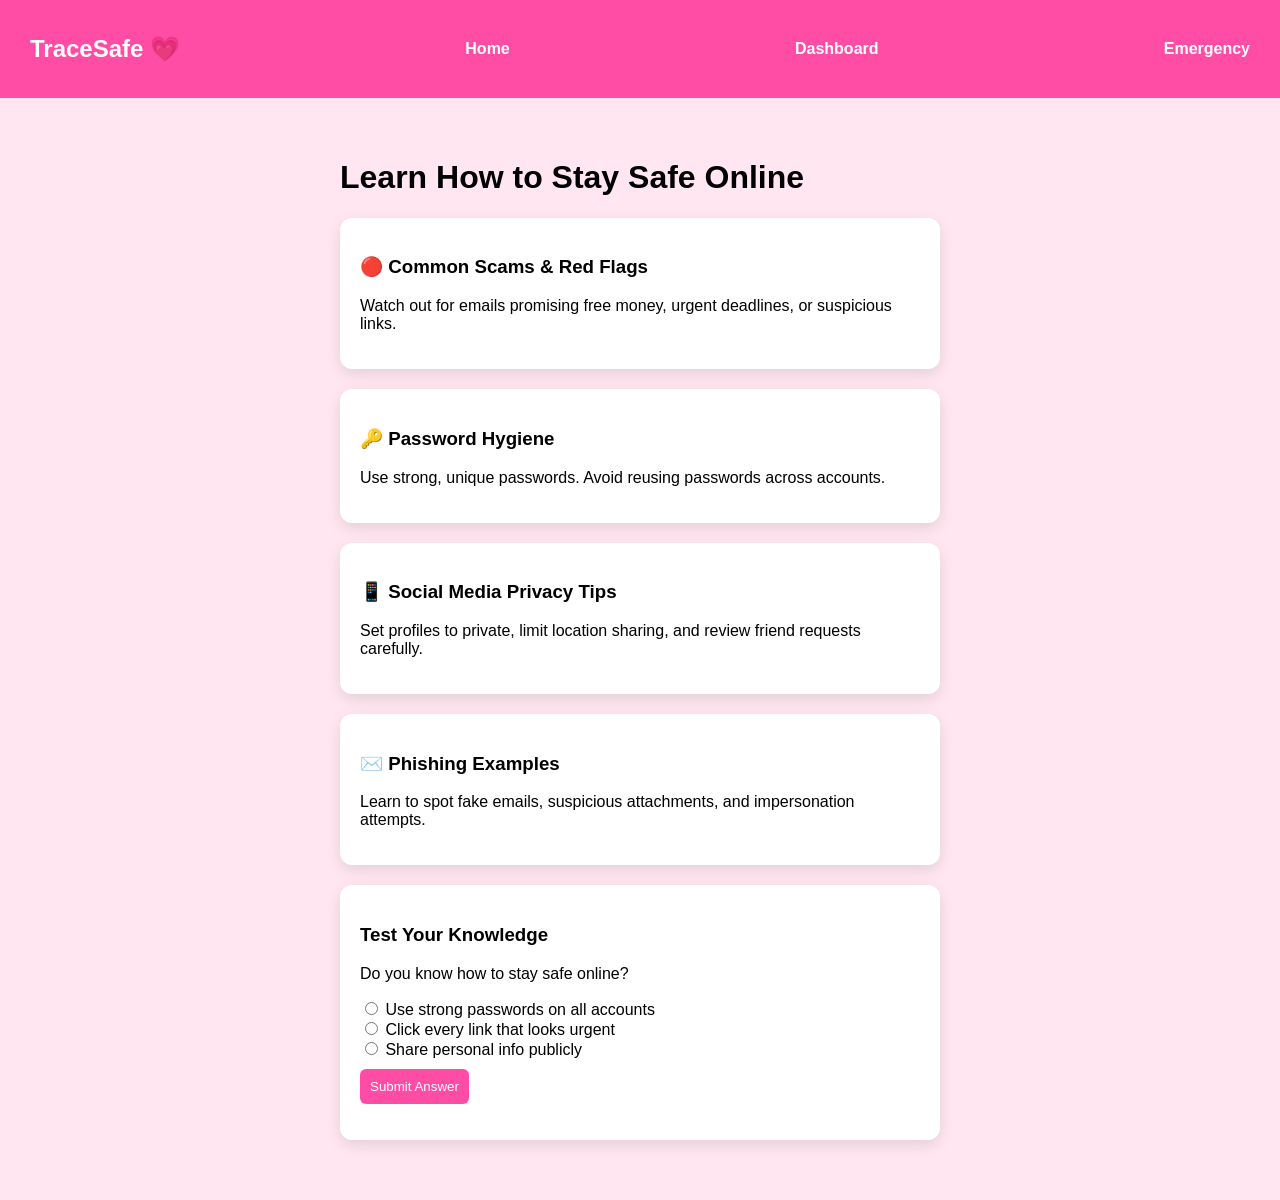
==== education.html @ b0c3d5da "Create education.html" ====
<!DOCTYPE html>
<html>
<head>
  <title>TraceSafe Education</title>
  <link rel="stylesheet" href="style.css">
  <script src="script.js" defer></script>
</head>
<body>

<nav>
  <h2>TraceSafe 💗</h2>
  <a href="index.html">Home</a>
  <a href="dashboard.html">Dashboard</a>
  <a href="emergency.html">Emergency</a>
</nav>

<div class="container">
  <h1>Learn How to Stay Safe Online</h1>

  <!-- Tips Cards -->
  <div class="card">
    <h3>🔴 Common Scams & Red Flags</h3>
    <p>Watch out for emails promising free money, urgent deadlines, or suspicious links.</p>
  </div>

  <div class="card">
    <h3>🔑 Password Hygiene</h3>
    <p>Use strong, unique passwords. Avoid reusing passwords across accounts.</p>
  </div>

  <div class="card">
    <h3>📱 Social Media Privacy Tips</h3>
    <p>Set profiles to private, limit location sharing, and review friend requests carefully.</p>
  </div>

  <div class="card">
    <h3>✉️ Phishing Examples</h3>
    <p>Learn to spot fake emails, suspicious attachments, and impersonation attempts.</p>
  </div>

  <!-- Interactive Quiz -->
  <div class="card">
    <h3>Test Your Knowledge</h3>
    <p>Do you know how to stay safe online?</p>
    <label><input type="radio" name="quiz" value="correct"> Use strong passwords on all accounts</label><br>
    <label><input type="radio" name="quiz" value="wrong"> Click every link that looks urgent</label><br>
    <label><input type="radio" name="quiz" value="wrong"> Share personal info publicly</label><br>
    <button onclick="checkQuiz()">Submit Answer</button>
    <p id="quizResult"></p>
  </div>

</div>

</body>
</html>
---- style.css ----
body {
  margin: 0;
  font-family: Arial, sans-serif;
  background: #ffe6f0;
}

nav {
  background: #ff4da6;
  color: white;
  padding: 15px 30px;
  display: flex;
  justify-content: space-between;
  align-items: center;
}

nav a {
  color: white;
  text-decoration: none;
  font-weight: bold;
}

.hero {
  text-align: center;
  padding: 80px 20px;
}

.btn {
  background: #ff4da6;
  color: white;
  padding: 12px 25px;
  text-decoration: none;
  border-radius: 8px;
  display: inline-block;
  margin-top: 20px;
}

.container {
  padding: 40px;
  max-width: 600px;
  margin: auto;
}

.card {
  background: white;
  padding: 20px;
  border-radius: 12px;
  margin-bottom: 20px;
  box-shadow: 0 5px 15px rgba(0,0,0,0.1);
}

button {
  background: #ff4da6;
  color: white;
  border: none;
  padding: 10px;
  margin-top: 10px;
  border-radius: 6px;
  cursor: pointer;
}

input[type="text"] {
  width: 100%;
  padding: 8px;
  margin-top: 10px;
}

.risk-bar-container {
  width: 100%;
  height: 20px;
  background: #eee;
  border-radius: 10px;
  overflow: hidden;
}

#riskBar {
  height: 100%;
  width: 0%;
  background: #ff4da6;
  transition: width 0.5s;
}
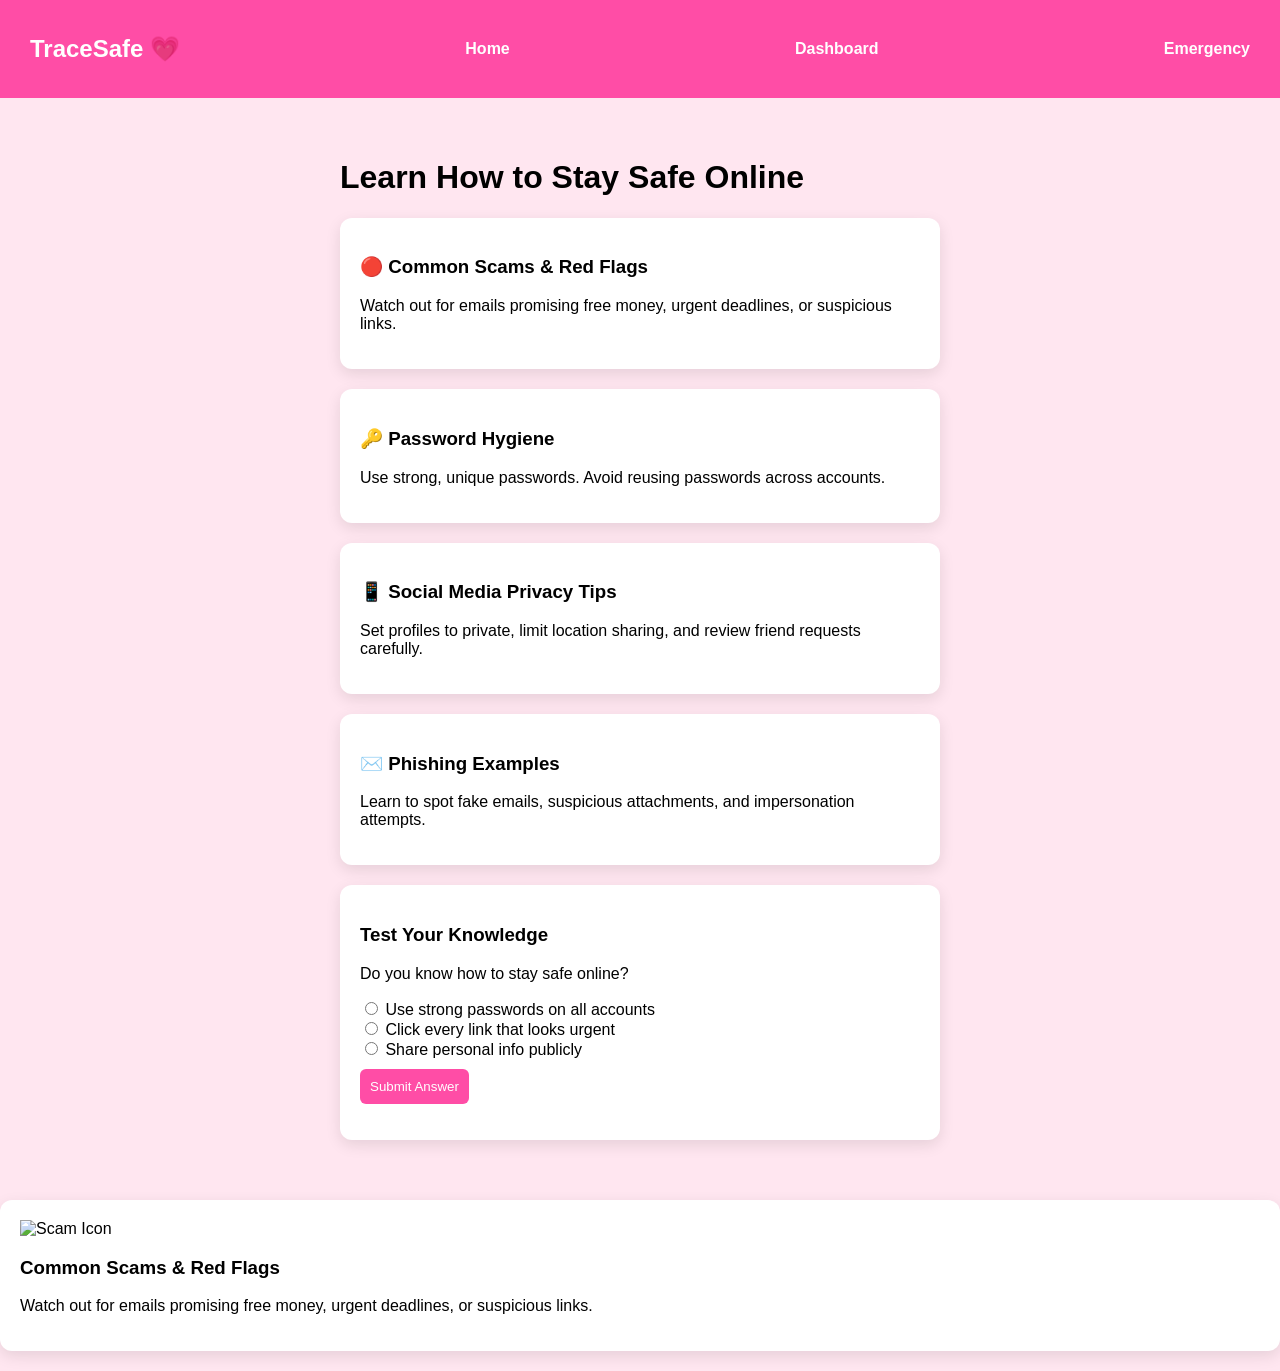
==== commit fb212332: "Add common scams and red flags section" ====
--- a/education.html
+++ b/education.html
@@ -53,3 +53,8 @@
 
 </body>
 </html>
+<div class="card">
+  <img src="https://via.placeholder.com/50?text=⚠️" alt="Scam Icon">
+  <h3>Common Scams & Red Flags</h3>
+  <p>Watch out for emails promising free money, urgent deadlines, or suspicious links.</p>
+</div>
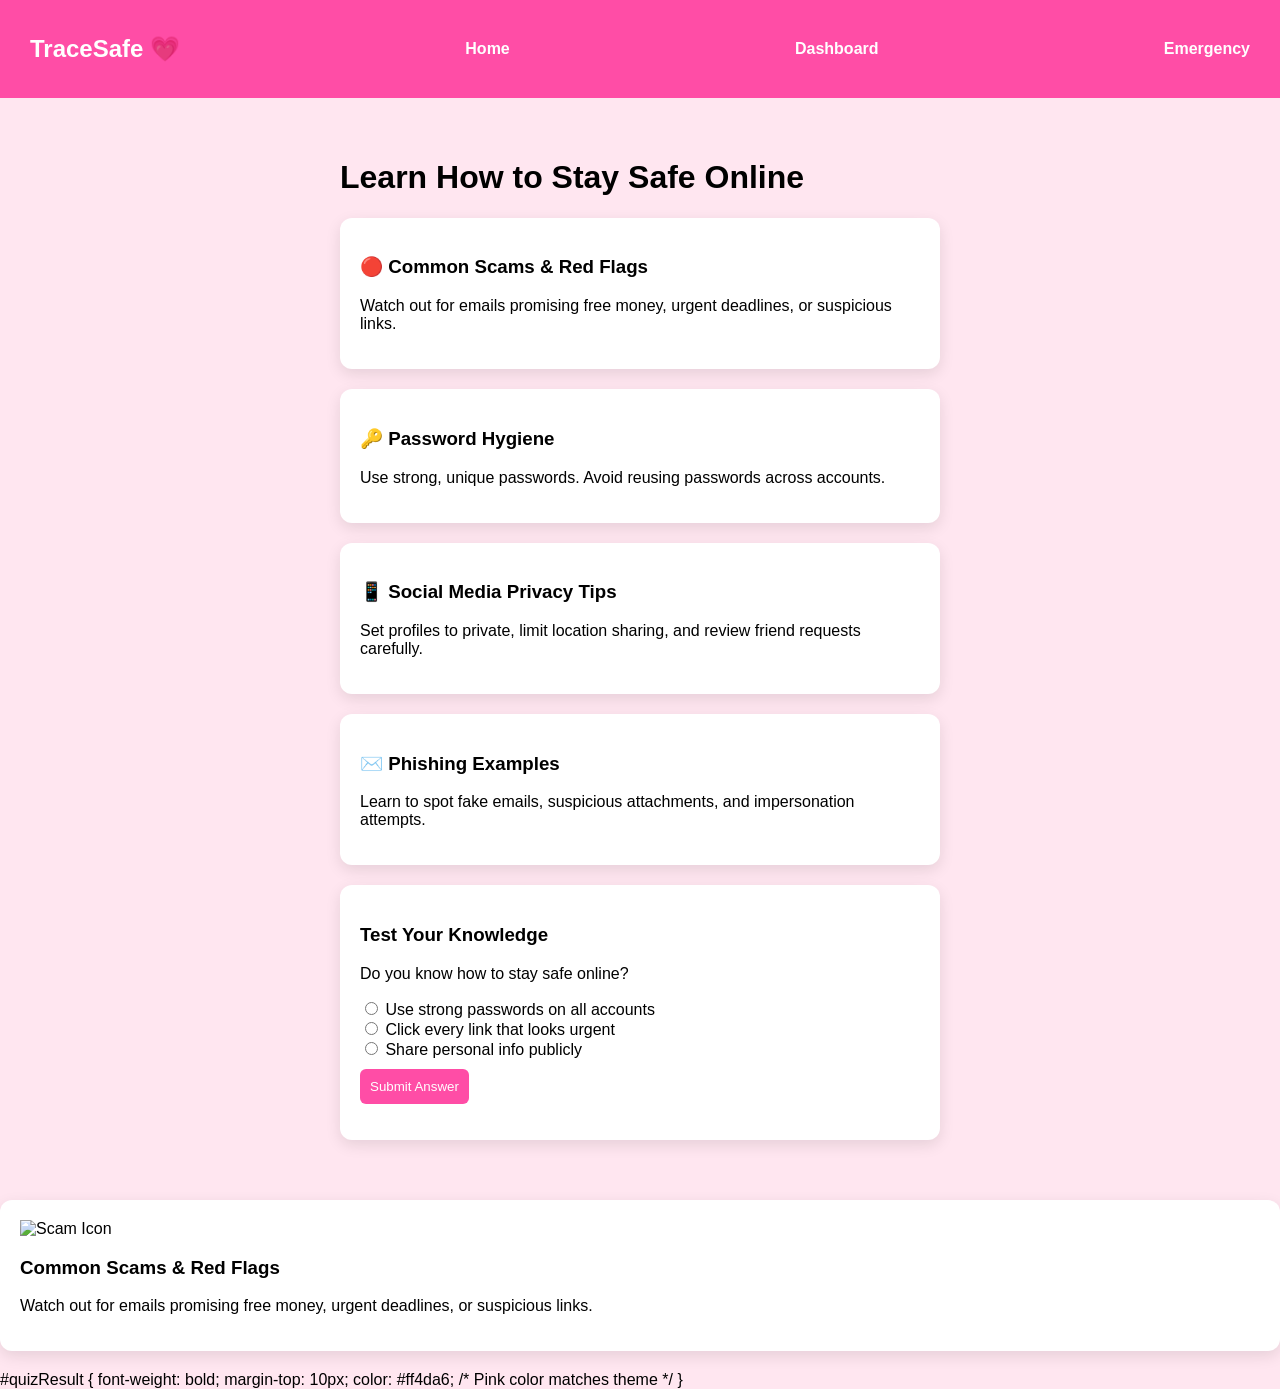
==== commit 92305355: "Add styles for quiz result section" ====
--- a/education.html
+++ b/education.html
@@ -58,3 +58,8 @@
   <h3>Common Scams & Red Flags</h3>
   <p>Watch out for emails promising free money, urgent deadlines, or suspicious links.</p>
 </div>
+#quizResult {
+  font-weight: bold;
+  margin-top: 10px;
+  color: #ff4da6; /* Pink color matches theme */
+}
--- a/style.css
+++ b/style.css
@@ -78,3 +78,8 @@
   background: #ff4da6;
   transition: width 0.5s;
 }
+.card:hover {
+  transform: scale(1.03);
+  box-shadow: 0 10px 20px rgba(0,0,0,0.2);
+  transition: all 0.3s ease;
+}
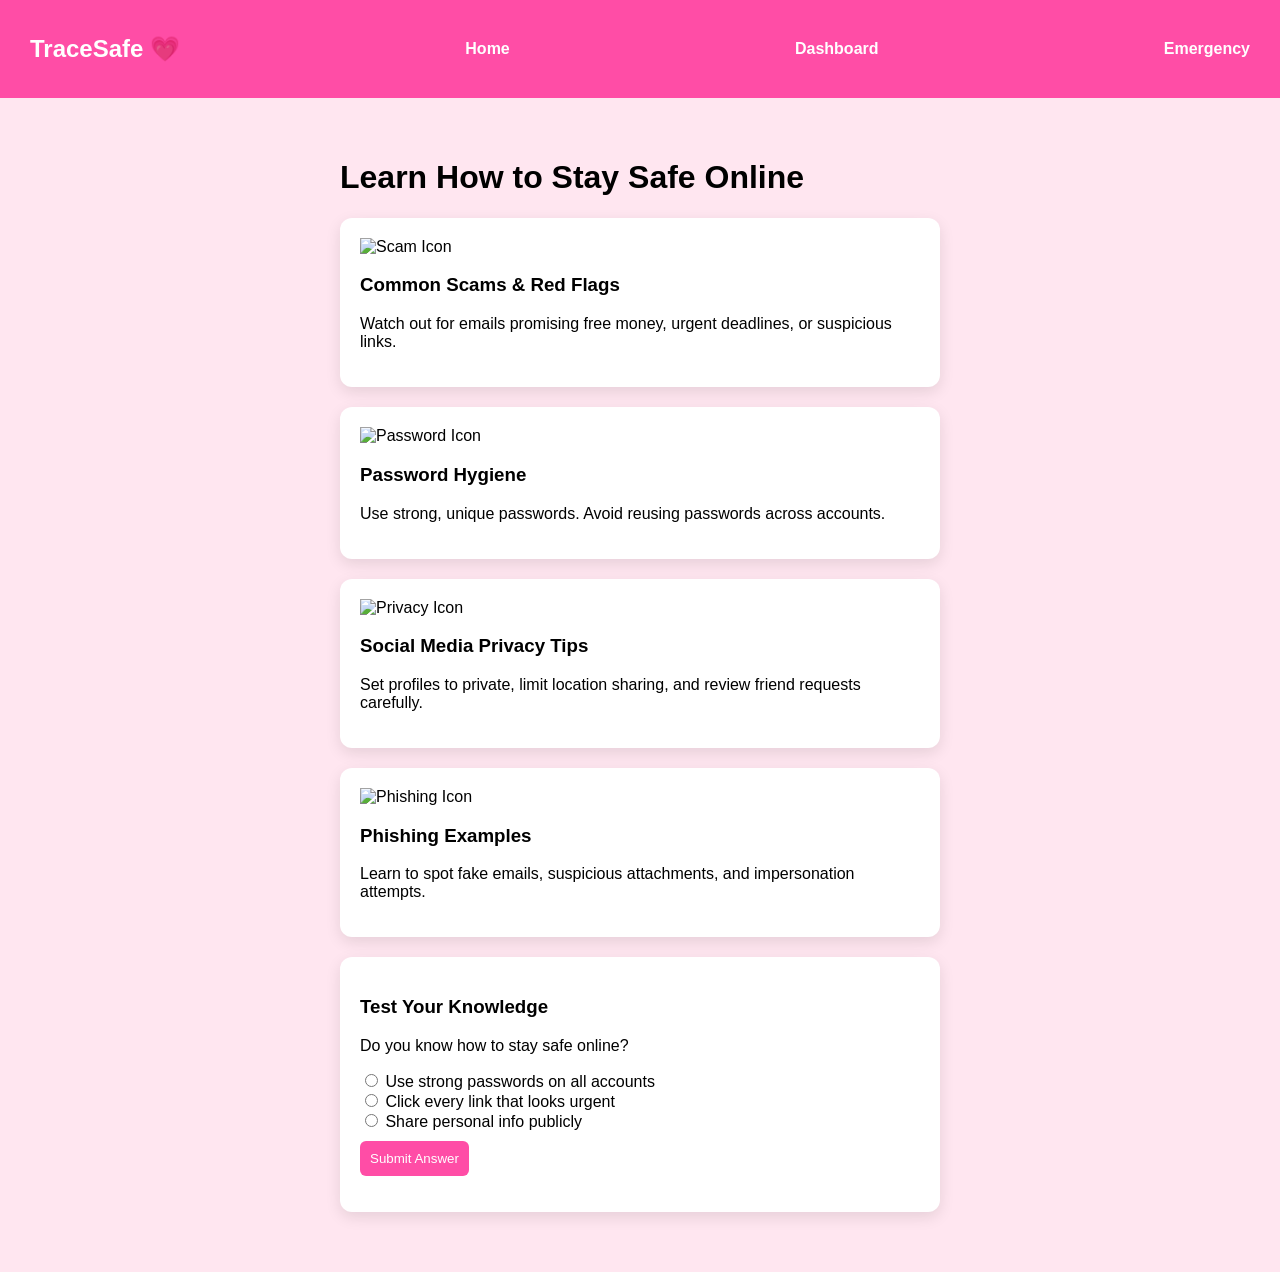
==== commit ae1b9315: "Enhance tips cards with icons and updated headings Updated headings and added icons to tips cards fo" ====
--- a/education.html
+++ b/education.html
@@ -19,22 +19,26 @@
 
   <!-- Tips Cards -->
   <div class="card">
-    <h3>🔴 Common Scams & Red Flags</h3>
+    <img src="https://via.placeholder.com/50?text=⚠️" alt="Scam Icon">
+    <h3>Common Scams & Red Flags</h3>
     <p>Watch out for emails promising free money, urgent deadlines, or suspicious links.</p>
   </div>
 
   <div class="card">
-    <h3>🔑 Password Hygiene</h3>
+    <img src="https://via.placeholder.com/50?text=🔑" alt="Password Icon">
+    <h3>Password Hygiene</h3>
     <p>Use strong, unique passwords. Avoid reusing passwords across accounts.</p>
   </div>
 
   <div class="card">
-    <h3>📱 Social Media Privacy Tips</h3>
+    <img src="https://via.placeholder.com/50?text=📱" alt="Privacy Icon">
+    <h3>Social Media Privacy Tips</h3>
     <p>Set profiles to private, limit location sharing, and review friend requests carefully.</p>
   </div>
 
   <div class="card">
-    <h3>✉️ Phishing Examples</h3>
+    <img src="https://via.placeholder.com/50?text=✉️" alt="Phishing Icon">
+    <h3>Phishing Examples</h3>
     <p>Learn to spot fake emails, suspicious attachments, and impersonation attempts.</p>
   </div>
 
@@ -53,13 +57,3 @@
 
 </body>
 </html>
-<div class="card">
-  <img src="https://via.placeholder.com/50?text=⚠️" alt="Scam Icon">
-  <h3>Common Scams & Red Flags</h3>
-  <p>Watch out for emails promising free money, urgent deadlines, or suspicious links.</p>
-</div>
-#quizResult {
-  font-weight: bold;
-  margin-top: 10px;
-  color: #ff4da6; /* Pink color matches theme */
-}
